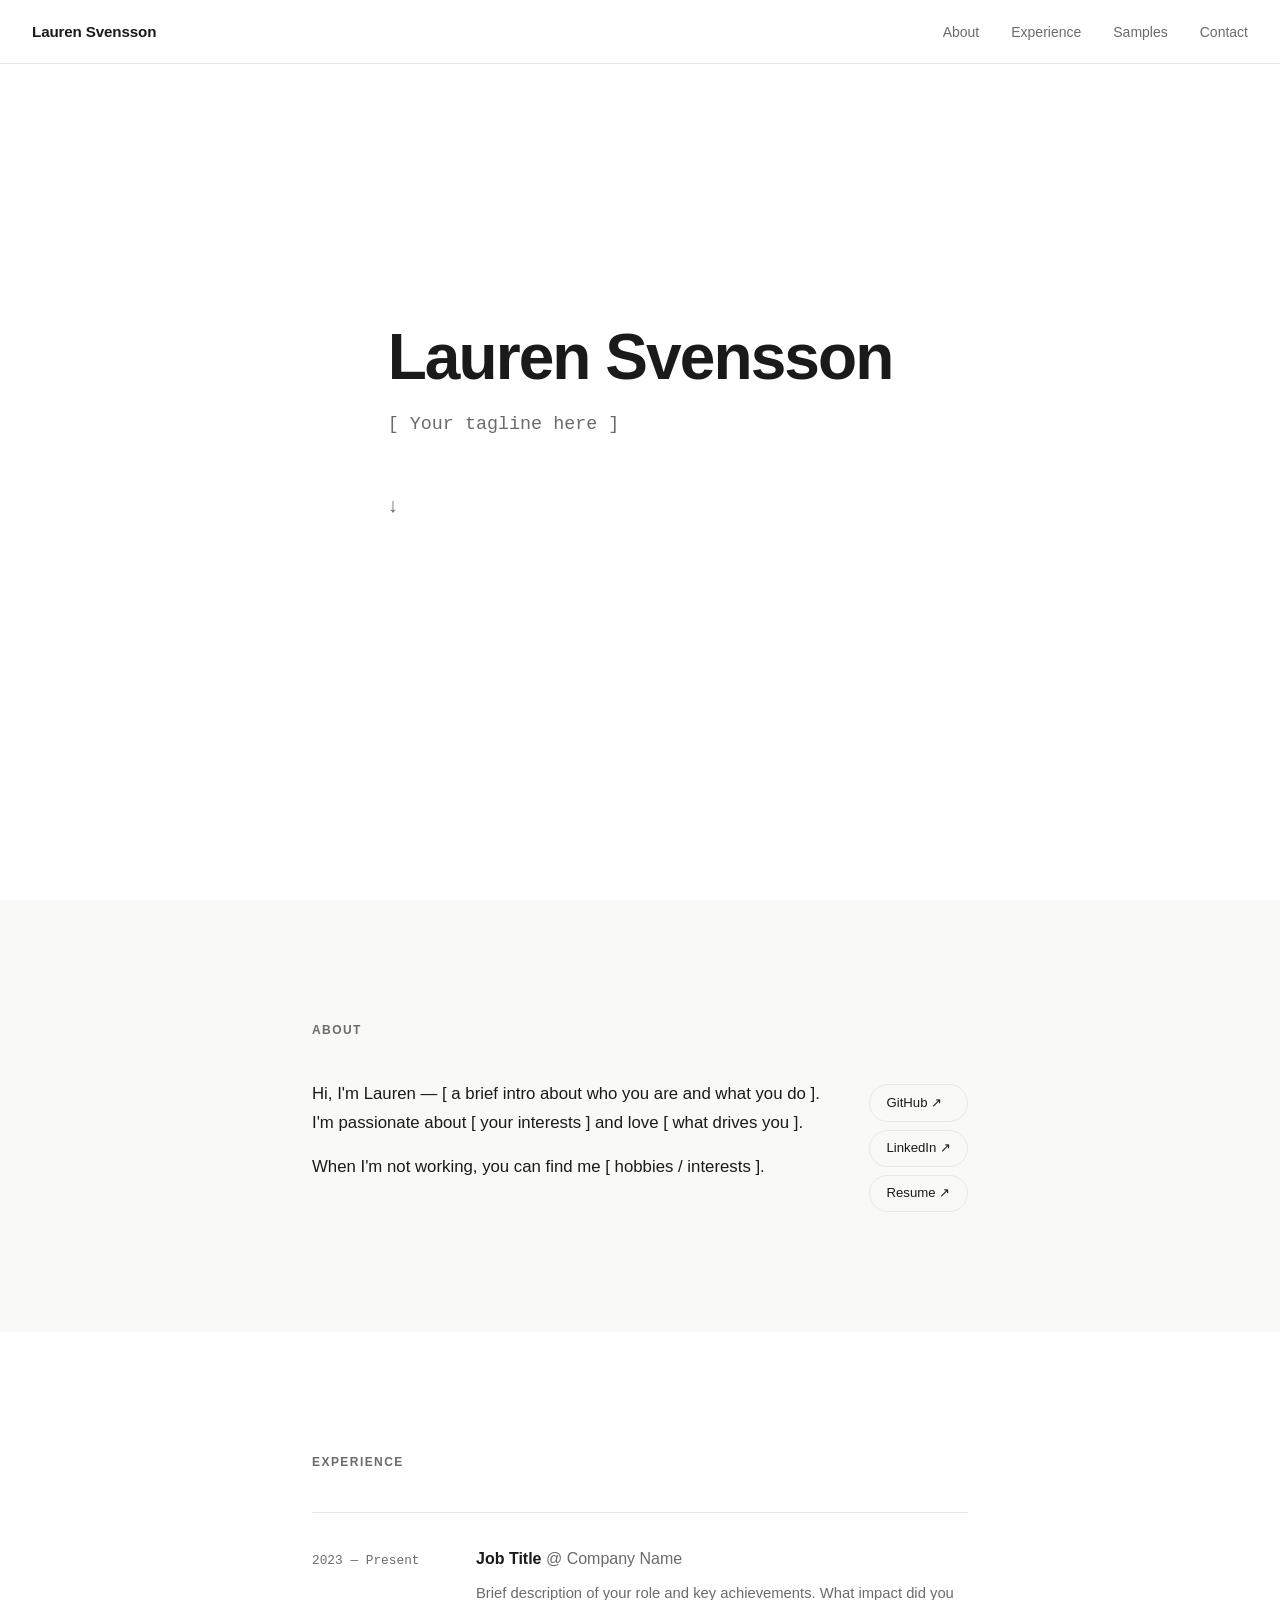
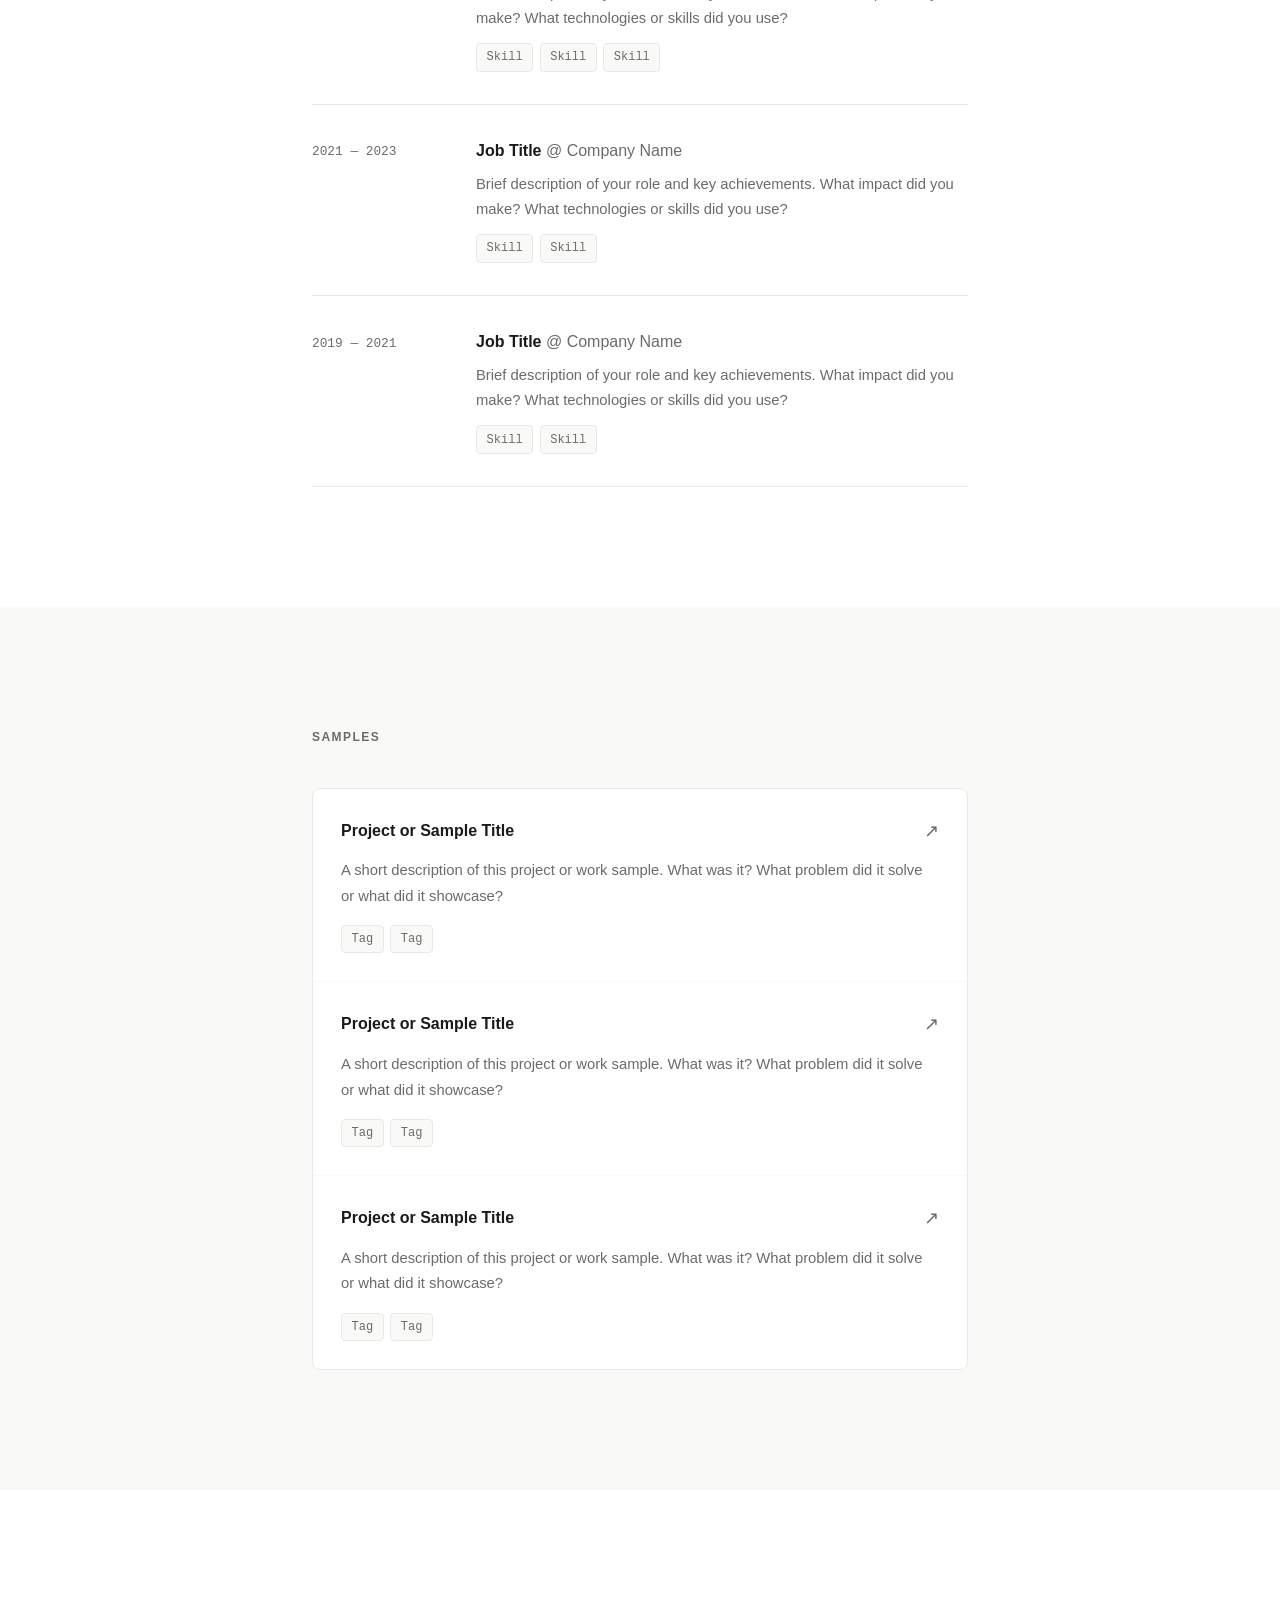
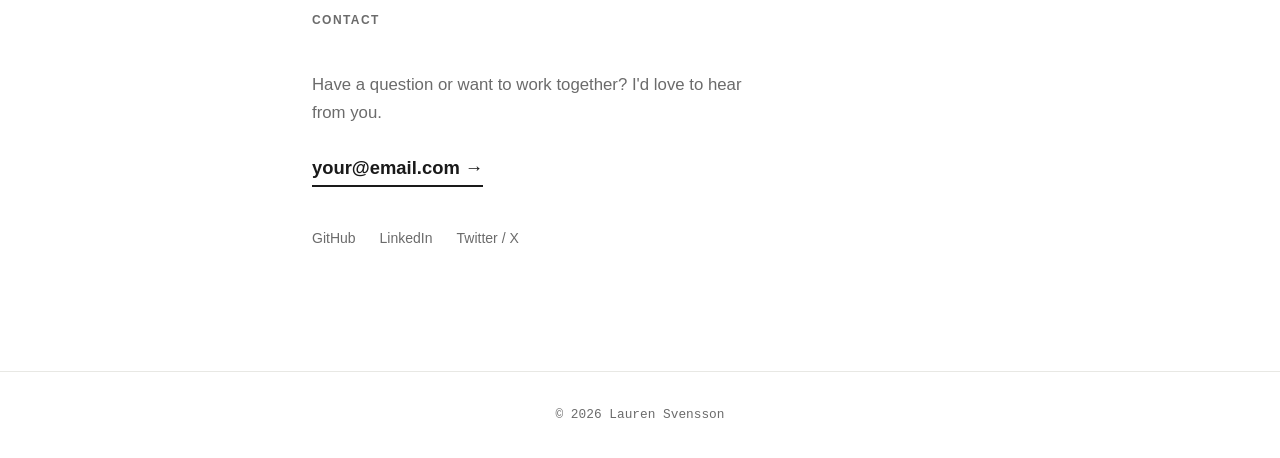
==== index.html @ 3bcd143c "Add personal website for Lauren Svensson Minimal, clean single-page site with About, Experience, Sam" ====
<!DOCTYPE html>
<html lang="en">
<head>
  <meta charset="UTF-8" />
  <meta name="viewport" content="width=device-width, initial-scale=1.0" />
  <title>Lauren Svensson</title>
  <link rel="stylesheet" href="styles.css" />
</head>
<body>

  <nav>
    <span class="nav-name">Lauren Svensson</span>
    <ul>
      <li><a href="#about">About</a></li>
      <li><a href="#experience">Experience</a></li>
      <li><a href="#samples">Samples</a></li>
      <li><a href="#contact">Contact</a></li>
    </ul>
  </nav>

  <main>

    <!-- Hero -->
    <section id="hero">
      <div class="hero-content">
        <h1>Lauren Svensson</h1>
        <p class="tagline">[ Your tagline here ]</p>
        <a href="#about" class="scroll-down" aria-label="Scroll down">↓</a>
      </div>
    </section>

    <!-- About -->
    <section id="about">
      <div class="container">
        <h2>About</h2>
        <div class="about-grid">
          <div class="about-text">
            <p>
              Hi, I'm Lauren — [ a brief intro about who you are and what you do ].
              I'm passionate about [ your interests ] and love [ what drives you ].
            </p>
            <p>
              When I'm not working, you can find me [ hobbies / interests ].
            </p>
          </div>
          <div class="about-links">
            <a href="#" class="pill-link">GitHub ↗</a>
            <a href="#" class="pill-link">LinkedIn ↗</a>
            <a href="#" class="pill-link">Resume ↗</a>
          </div>
        </div>
      </div>
    </section>

    <!-- Experience -->
    <section id="experience">
      <div class="container">
        <h2>Experience</h2>
        <div class="timeline">

          <div class="timeline-item">
            <div class="timeline-meta">
              <span class="timeline-date">2023 — Present</span>
            </div>
            <div class="timeline-body">
              <h3>Job Title <span class="company">@ Company Name</span></h3>
              <p>Brief description of your role and key achievements. What impact did you make? What technologies or skills did you use?</p>
              <div class="tags">
                <span class="tag">Skill</span>
                <span class="tag">Skill</span>
                <span class="tag">Skill</span>
              </div>
            </div>
          </div>

          <div class="timeline-item">
            <div class="timeline-meta">
              <span class="timeline-date">2021 — 2023</span>
            </div>
            <div class="timeline-body">
              <h3>Job Title <span class="company">@ Company Name</span></h3>
              <p>Brief description of your role and key achievements. What impact did you make? What technologies or skills did you use?</p>
              <div class="tags">
                <span class="tag">Skill</span>
                <span class="tag">Skill</span>
              </div>
            </div>
          </div>

          <div class="timeline-item">
            <div class="timeline-meta">
              <span class="timeline-date">2019 — 2021</span>
            </div>
            <div class="timeline-body">
              <h3>Job Title <span class="company">@ Company Name</span></h3>
              <p>Brief description of your role and key achievements. What impact did you make? What technologies or skills did you use?</p>
              <div class="tags">
                <span class="tag">Skill</span>
                <span class="tag">Skill</span>
              </div>
            </div>
          </div>

        </div>
      </div>
    </section>

    <!-- Samples -->
    <section id="samples">
      <div class="container">
        <h2>Samples</h2>
        <div class="samples-grid">

          <div class="sample-card">
            <div class="sample-header">
              <h3>Project or Sample Title</h3>
              <a href="#" class="sample-link">↗</a>
            </div>
            <p>A short description of this project or work sample. What was it? What problem did it solve or what did it showcase?</p>
            <div class="tags">
              <span class="tag">Tag</span>
              <span class="tag">Tag</span>
            </div>
          </div>

          <div class="sample-card">
            <div class="sample-header">
              <h3>Project or Sample Title</h3>
              <a href="#" class="sample-link">↗</a>
            </div>
            <p>A short description of this project or work sample. What was it? What problem did it solve or what did it showcase?</p>
            <div class="tags">
              <span class="tag">Tag</span>
              <span class="tag">Tag</span>
            </div>
          </div>

          <div class="sample-card">
            <div class="sample-header">
              <h3>Project or Sample Title</h3>
              <a href="#" class="sample-link">↗</a>
            </div>
            <p>A short description of this project or work sample. What was it? What problem did it solve or what did it showcase?</p>
            <div class="tags">
              <span class="tag">Tag</span>
              <span class="tag">Tag</span>
            </div>
          </div>

        </div>
      </div>
    </section>

    <!-- Contact -->
    <section id="contact">
      <div class="container">
        <h2>Contact</h2>
        <p class="contact-intro">Have a question or want to work together? I'd love to hear from you.</p>
        <a href="mailto:your@email.com" class="email-link">your@email.com →</a>
        <div class="social-links">
          <a href="#">GitHub</a>
          <a href="#">LinkedIn</a>
          <a href="#">Twitter / X</a>
        </div>
      </div>
    </section>

  </main>

  <footer>
    <p>© 2026 Lauren Svensson</p>
  </footer>

  <script src="script.js"></script>
</body>
</html>
---- styles.css ----
/* ===========================
   Base & Reset
=========================== */
*, *::before, *::after {
  box-sizing: border-box;
  margin: 0;
  padding: 0;
}

:root {
  --bg: #ffffff;
  --surface: #f9f9f7;
  --border: #e8e8e4;
  --text: #1a1a1a;
  --muted: #6b6b6b;
  --accent: #1a1a1a;
  --accent-hover: #444;
  --font-sans: 'Inter', -apple-system, BlinkMacSystemFont, 'Segoe UI', sans-serif;
  --font-mono: 'SF Mono', 'Fira Code', 'Fira Mono', monospace;
  --nav-height: 64px;
  --max-width: 720px;
  --section-gap: 120px;
}

html {
  scroll-behavior: smooth;
  scroll-padding-top: var(--nav-height);
}

body {
  font-family: var(--font-sans);
  background: var(--bg);
  color: var(--text);
  line-height: 1.7;
  font-size: 16px;
  -webkit-font-smoothing: antialiased;
}

a {
  color: inherit;
  text-decoration: none;
}

/* ===========================
   Nav
=========================== */
nav {
  position: fixed;
  top: 0;
  left: 0;
  right: 0;
  height: var(--nav-height);
  background: rgba(255, 255, 255, 0.9);
  backdrop-filter: blur(8px);
  border-bottom: 1px solid var(--border);
  display: flex;
  align-items: center;
  justify-content: space-between;
  padding: 0 2rem;
  z-index: 100;
}

.nav-name {
  font-size: 0.95rem;
  font-weight: 600;
  letter-spacing: -0.01em;
}

nav ul {
  list-style: none;
  display: flex;
  gap: 2rem;
}

nav ul a {
  font-size: 0.875rem;
  color: var(--muted);
  transition: color 0.15s;
}

nav ul a:hover,
nav ul a.active {
  color: var(--text);
}

/* ===========================
   Container
=========================== */
.container {
  max-width: var(--max-width);
  margin: 0 auto;
  padding: 0 2rem;
}

/* ===========================
   Section Headings
=========================== */
section {
  padding: var(--section-gap) 0;
}

section h2 {
  font-size: 0.75rem;
  font-weight: 600;
  letter-spacing: 0.12em;
  text-transform: uppercase;
  color: var(--muted);
  margin-bottom: 2.5rem;
}

/* ===========================
   Hero
=========================== */
#hero {
  min-height: 100vh;
  display: flex;
  align-items: center;
  padding-top: var(--nav-height);
}

.hero-content {
  max-width: var(--max-width);
  margin: 0 auto;
  padding: 0 2rem;
}

.hero-content h1 {
  font-size: clamp(2.5rem, 6vw, 4rem);
  font-weight: 700;
  letter-spacing: -0.03em;
  line-height: 1.1;
  margin-bottom: 1rem;
}

.tagline {
  font-size: 1.15rem;
  color: var(--muted);
  font-family: var(--font-mono);
  margin-bottom: 3rem;
}

.scroll-down {
  display: inline-block;
  font-size: 1.25rem;
  color: var(--muted);
  transition: transform 0.2s, color 0.2s;
  animation: bounce 2s infinite;
}

.scroll-down:hover {
  color: var(--text);
}

@keyframes bounce {
  0%, 100% { transform: translateY(0); }
  50% { transform: translateY(6px); }
}

/* ===========================
   About
=========================== */
#about {
  background: var(--surface);
}

.about-grid {
  display: grid;
  grid-template-columns: 1fr auto;
  gap: 3rem;
  align-items: start;
}

.about-text p {
  color: var(--text);
  margin-bottom: 1rem;
  font-size: 1.05rem;
}

.about-text p:last-child {
  margin-bottom: 0;
}

.about-links {
  display: flex;
  flex-direction: column;
  gap: 0.5rem;
  padding-top: 0.25rem;
}

.pill-link {
  display: inline-block;
  padding: 0.4rem 1rem;
  border: 1px solid var(--border);
  border-radius: 999px;
  font-size: 0.825rem;
  font-weight: 500;
  white-space: nowrap;
  transition: background 0.15s, border-color 0.15s;
}

.pill-link:hover {
  background: var(--text);
  color: var(--bg);
  border-color: var(--text);
}

/* ===========================
   Experience / Timeline
=========================== */
.timeline {
  display: flex;
  flex-direction: column;
  gap: 0;
}

.timeline-item {
  display: grid;
  grid-template-columns: 140px 1fr;
  gap: 1.5rem;
  padding: 2rem 0;
  border-top: 1px solid var(--border);
}

.timeline-item:last-child {
  border-bottom: 1px solid var(--border);
}

.timeline-date {
  font-size: 0.8rem;
  font-family: var(--font-mono);
  color: var(--muted);
  padding-top: 0.2rem;
}

.timeline-body h3 {
  font-size: 1rem;
  font-weight: 600;
  margin-bottom: 0.5rem;
}

.company {
  font-weight: 400;
  color: var(--muted);
}

.timeline-body p {
  color: var(--muted);
  font-size: 0.925rem;
  margin-bottom: 0.75rem;
}

/* ===========================
   Tags
=========================== */
.tags {
  display: flex;
  flex-wrap: wrap;
  gap: 0.4rem;
}

.tag {
  font-size: 0.75rem;
  font-family: var(--font-mono);
  padding: 0.2rem 0.6rem;
  background: var(--surface);
  border: 1px solid var(--border);
  border-radius: 4px;
  color: var(--muted);
}

/* ===========================
   Samples
=========================== */
#samples {
  background: var(--surface);
}

.samples-grid {
  display: grid;
  grid-template-columns: 1fr;
  gap: 1px;
  border: 1px solid var(--border);
  border-radius: 8px;
  overflow: hidden;
}

.sample-card {
  background: var(--bg);
  padding: 1.75rem;
  transition: background 0.15s;
}

.sample-card:hover {
  background: var(--surface);
}

.sample-header {
  display: flex;
  justify-content: space-between;
  align-items: flex-start;
  margin-bottom: 0.75rem;
}

.sample-header h3 {
  font-size: 1rem;
  font-weight: 600;
}

.sample-link {
  font-size: 1.1rem;
  color: var(--muted);
  transition: color 0.15s, transform 0.15s;
  display: inline-block;
}

.sample-link:hover {
  color: var(--text);
  transform: translate(2px, -2px);
}

.sample-card p {
  color: var(--muted);
  font-size: 0.925rem;
  margin-bottom: 1rem;
}

/* ===========================
   Contact
=========================== */
.contact-intro {
  color: var(--muted);
  font-size: 1.05rem;
  margin-bottom: 1.5rem;
  max-width: 460px;
}

.email-link {
  display: inline-block;
  font-size: 1.15rem;
  font-weight: 600;
  border-bottom: 2px solid var(--text);
  padding-bottom: 2px;
  margin-bottom: 2.5rem;
  transition: color 0.15s, border-color 0.15s;
}

.email-link:hover {
  color: var(--accent-hover);
  border-color: var(--accent-hover);
}

.social-links {
  display: flex;
  gap: 1.5rem;
}

.social-links a {
  font-size: 0.875rem;
  color: var(--muted);
  transition: color 0.15s;
}

.social-links a:hover {
  color: var(--text);
}

/* ===========================
   Footer
=========================== */
footer {
  border-top: 1px solid var(--border);
  padding: 2rem;
  text-align: center;
  font-size: 0.8rem;
  color: var(--muted);
  font-family: var(--font-mono);
}

/* ===========================
   Responsive
=========================== */
@media (max-width: 640px) {
  nav ul {
    gap: 1.25rem;
  }

  .about-grid {
    grid-template-columns: 1fr;
    gap: 1.5rem;
  }

  .about-links {
    flex-direction: row;
    flex-wrap: wrap;
  }

  .timeline-item {
    grid-template-columns: 1fr;
    gap: 0.25rem;
  }

  .timeline-date {
    padding-top: 0;
  }
}
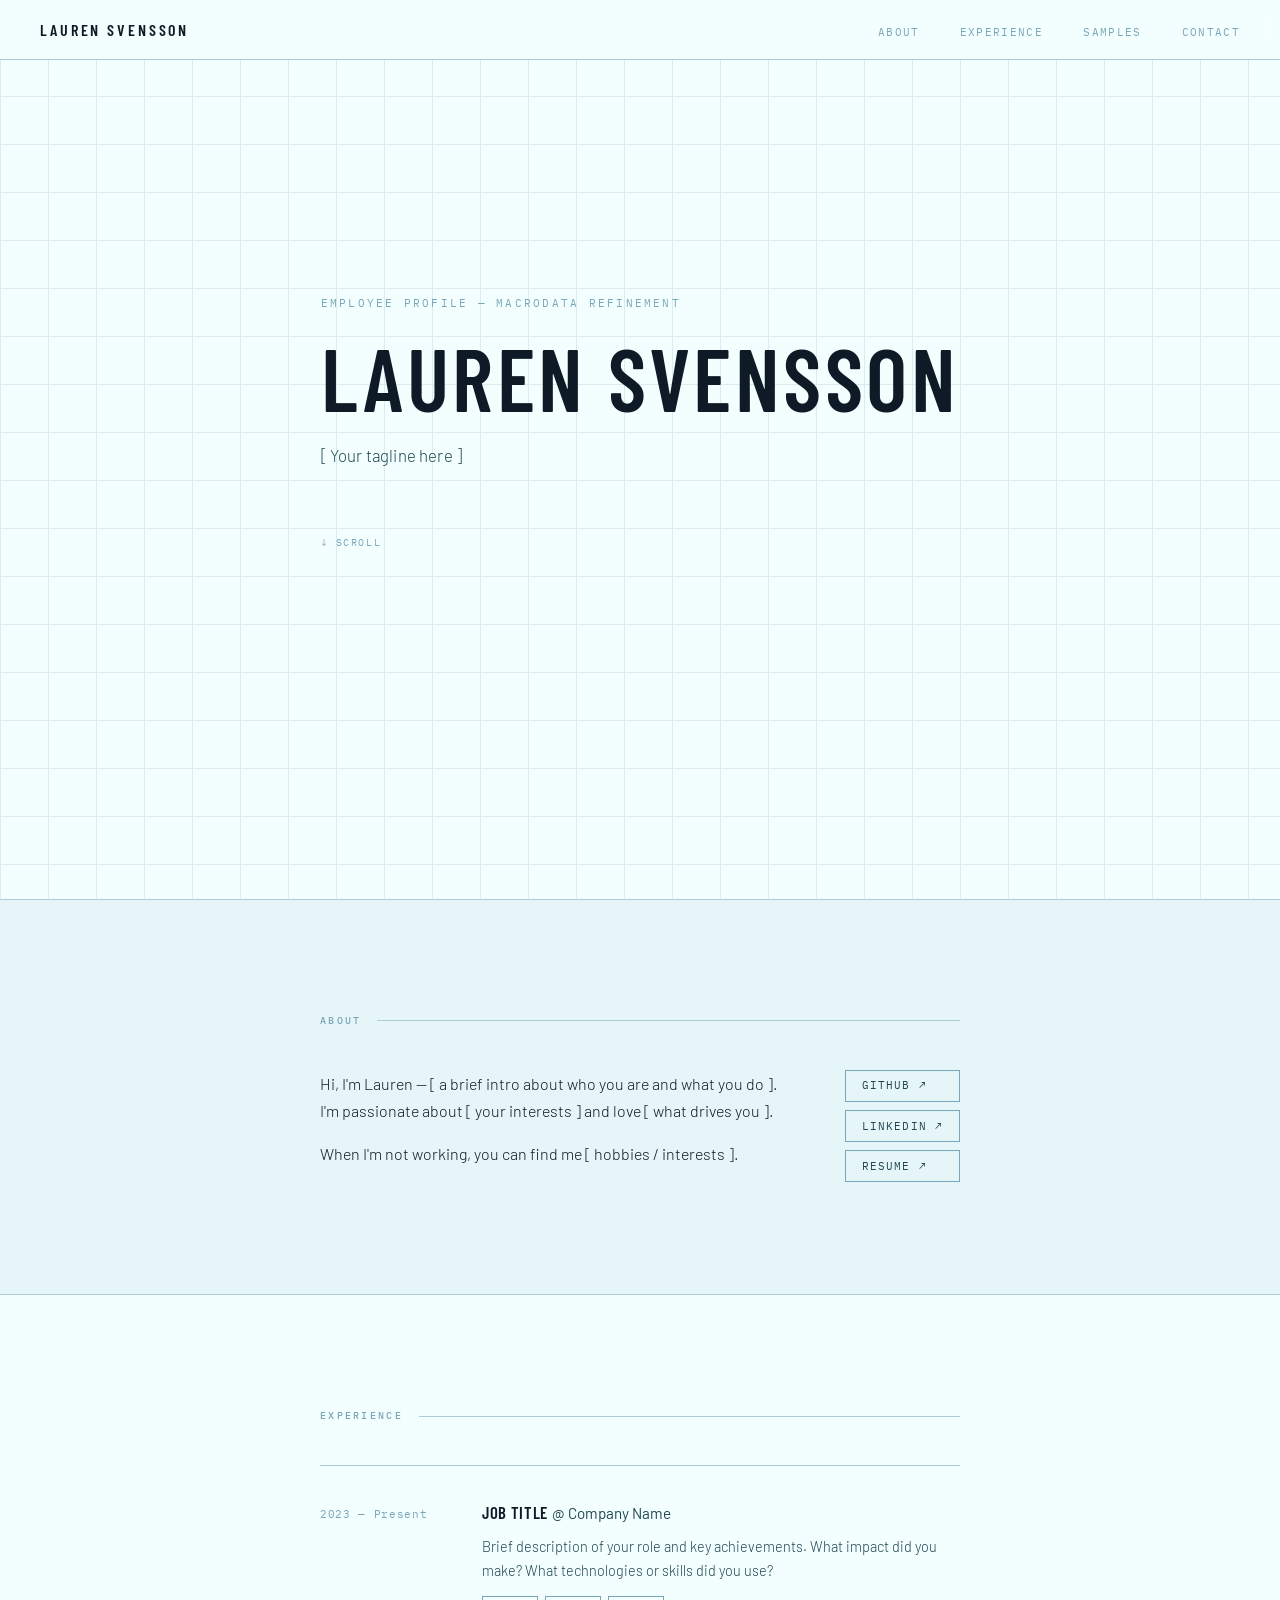
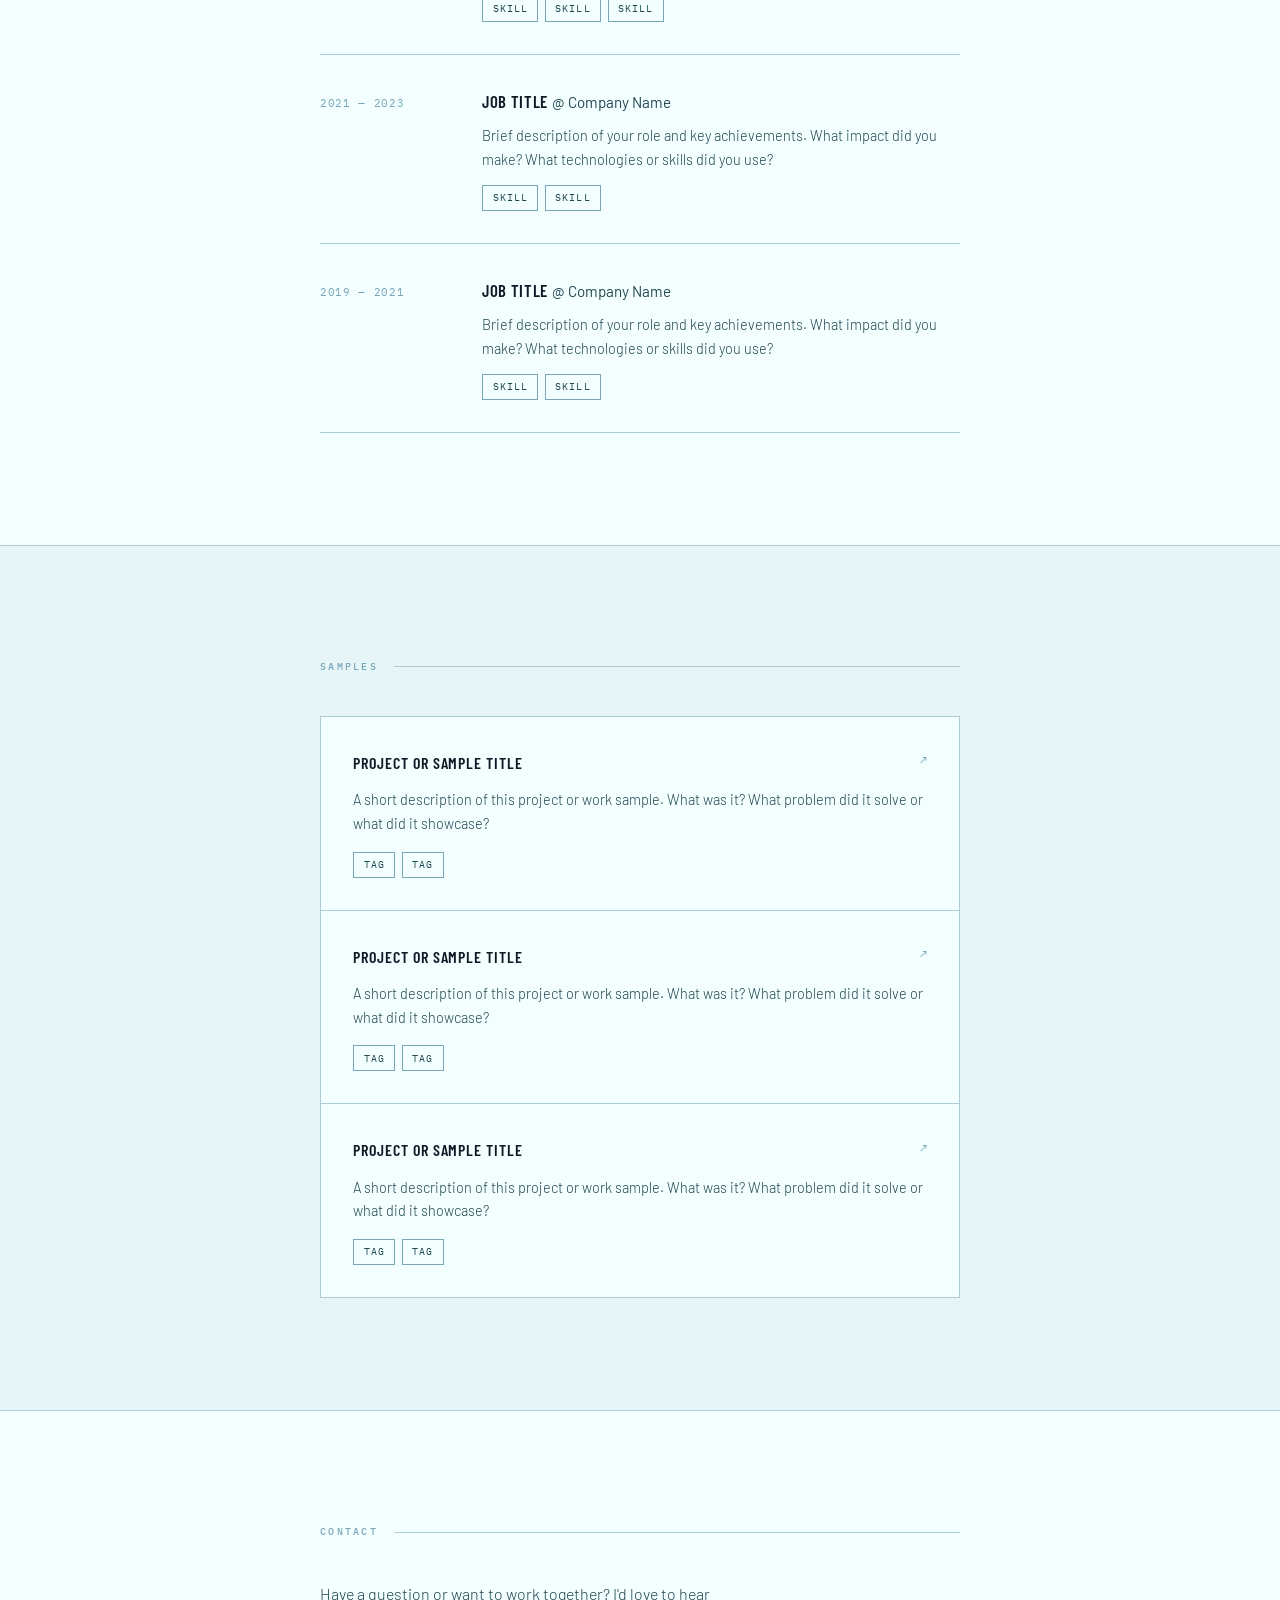
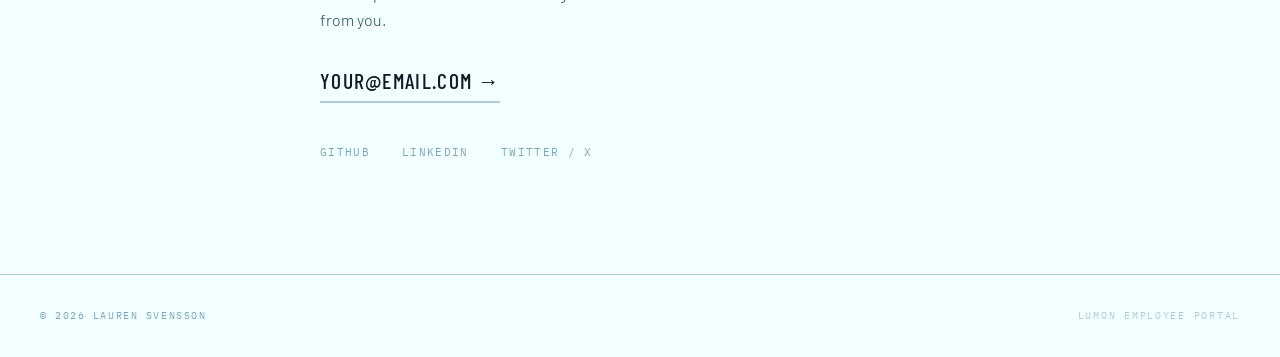
==== commit ac3f8bb1: "Apply Severance/Lumon visual design system - Fonts: Barlow Condensed (headings/labels) + IBM Plex Mo" ====
--- a/index.html
+++ b/index.html
@@ -4,6 +4,9 @@
   <meta charset="UTF-8" />
   <meta name="viewport" content="width=device-width, initial-scale=1.0" />
   <title>Lauren Svensson</title>
+  <link rel="preconnect" href="https://fonts.googleapis.com" />
+  <link rel="preconnect" href="https://fonts.gstatic.com" crossorigin />
+  <link href="https://fonts.googleapis.com/css2?family=Barlow:wght@300;400;500;600&family=Barlow+Condensed:wght@400;500;600&family=IBM+Plex+Mono:wght@400;500&display=swap" rel="stylesheet" />
   <link rel="stylesheet" href="styles.css" />
 </head>
 <body>
@@ -23,9 +26,10 @@
     <!-- Hero -->
     <section id="hero">
       <div class="hero-content">
+        <p class="hero-eyebrow">Employee Profile — Macrodata Refinement</p>
         <h1>Lauren Svensson</h1>
         <p class="tagline">[ Your tagline here ]</p>
-        <a href="#about" class="scroll-down" aria-label="Scroll down">↓</a>
+        <a href="#about" class="scroll-down" aria-label="Scroll down">↓ Scroll</a>
       </div>
     </section>
 
--- a/styles.css
+++ b/styles.css
@@ -1,6 +1,13 @@
 /* ===========================
-   Base & Reset
-=========================== */
+   Severance / Lumon palette
+   Archive   #0E1A26  (deep navy)
+   Sector    #20464F  (dark teal)
+   System    #79A6B9  (muted blue)
+   Protocol  #AFCBD6  (light blue)
+   Membrane  #BEB780  (warm khaki)
+   Clarity   #F3FFFF  (sterile white)
+=========================== */
+
 *, *::before, *::after {
   box-sizing: border-box;
   margin: 0;
@@ -8,18 +15,24 @@
 }
 
 :root {
-  --bg: #ffffff;
-  --surface: #f9f9f7;
-  --border: #e8e8e4;
-  --text: #1a1a1a;
-  --muted: #6b6b6b;
-  --accent: #1a1a1a;
-  --accent-hover: #444;
-  --font-sans: 'Inter', -apple-system, BlinkMacSystemFont, 'Segoe UI', sans-serif;
-  --font-mono: 'SF Mono', 'Fira Code', 'Fira Mono', monospace;
-  --nav-height: 64px;
-  --max-width: 720px;
-  --section-gap: 120px;
+  --bg:           #F3FFFF;
+  --surface:      #E6F5F8;
+  --border:       #AFCBD6;
+  --border-dark:  #79A6B9;
+  --text:         #0E1A26;
+  --muted:        #20464F;
+  --subtle:       #79A6B9;
+  --accent:       #20464F;
+  --accent-light: #AFCBD6;
+  --membrane:     #BEB780;
+
+  --font-sans:  'Barlow', -apple-system, sans-serif;
+  --font-cond:  'Barlow Condensed', 'Barlow', sans-serif;
+  --font-mono:  'IBM Plex Mono', 'SF Mono', monospace;
+
+  --nav-height: 60px;
+  --max-width:  720px;
+  --section-gap: 112px;
 }
 
 html {
@@ -50,31 +63,37 @@
   left: 0;
   right: 0;
   height: var(--nav-height);
-  background: rgba(255, 255, 255, 0.9);
+  background: rgba(243, 255, 255, 0.92);
   backdrop-filter: blur(8px);
   border-bottom: 1px solid var(--border);
   display: flex;
   align-items: center;
   justify-content: space-between;
-  padding: 0 2rem;
+  padding: 0 2.5rem;
   z-index: 100;
 }
 
 .nav-name {
-  font-size: 0.95rem;
+  font-family: var(--font-cond);
+  font-size: 1rem;
   font-weight: 600;
-  letter-spacing: -0.01em;
+  letter-spacing: 0.18em;
+  text-transform: uppercase;
+  color: var(--text);
 }
 
 nav ul {
   list-style: none;
   display: flex;
-  gap: 2rem;
+  gap: 2.5rem;
 }
 
 nav ul a {
-  font-size: 0.875rem;
-  color: var(--muted);
+  font-family: var(--font-mono);
+  font-size: 0.7rem;
+  letter-spacing: 0.12em;
+  text-transform: uppercase;
+  color: var(--subtle);
   transition: color 0.15s;
 }
 
@@ -89,7 +108,7 @@
 .container {
   max-width: var(--max-width);
   margin: 0 auto;
-  padding: 0 2rem;
+  padding: 0 2.5rem;
 }
 
 /* ===========================
@@ -100,12 +119,23 @@
 }
 
 section h2 {
-  font-size: 0.75rem;
-  font-weight: 600;
-  letter-spacing: 0.12em;
-  text-transform: uppercase;
-  color: var(--muted);
+  font-family: var(--font-mono);
+  font-size: 0.65rem;
+  font-weight: 500;
+  letter-spacing: 0.22em;
+  text-transform: uppercase;
+  color: var(--subtle);
   margin-bottom: 2.5rem;
+  display: flex;
+  align-items: center;
+  gap: 1rem;
+}
+
+section h2::after {
+  content: '';
+  flex: 1;
+  height: 1px;
+  background: var(--border);
 }
 
 /* ===========================
@@ -116,44 +146,78 @@
   display: flex;
   align-items: center;
   padding-top: var(--nav-height);
+  border-bottom: 1px solid var(--border);
+  position: relative;
+  overflow: hidden;
+}
+
+/* Lumon-style grid overlay */
+#hero::before {
+  content: '';
+  position: absolute;
+  inset: 0;
+  background-image:
+    linear-gradient(var(--border) 1px, transparent 1px),
+    linear-gradient(90deg, var(--border) 1px, transparent 1px);
+  background-size: 48px 48px;
+  opacity: 0.35;
+  pointer-events: none;
 }
 
 .hero-content {
   max-width: var(--max-width);
   margin: 0 auto;
-  padding: 0 2rem;
+  padding: 0 2.5rem;
+  position: relative;
+}
+
+.hero-eyebrow {
+  font-family: var(--font-mono);
+  font-size: 0.7rem;
+  letter-spacing: 0.2em;
+  text-transform: uppercase;
+  color: var(--subtle);
+  margin-bottom: 1.25rem;
 }
 
 .hero-content h1 {
-  font-size: clamp(2.5rem, 6vw, 4rem);
-  font-weight: 700;
-  letter-spacing: -0.03em;
-  line-height: 1.1;
-  margin-bottom: 1rem;
+  font-family: var(--font-cond);
+  font-size: clamp(3rem, 8vw, 5.5rem);
+  font-weight: 600;
+  letter-spacing: 0.04em;
+  text-transform: uppercase;
+  line-height: 1;
+  color: var(--text);
+  margin-bottom: 1.25rem;
 }
 
 .tagline {
-  font-size: 1.15rem;
-  color: var(--muted);
-  font-family: var(--font-mono);
-  margin-bottom: 3rem;
+  font-family: var(--font-sans);
+  font-size: 1.05rem;
+  font-weight: 300;
+  color: var(--muted);
+  margin-bottom: 3.5rem;
+  letter-spacing: 0.01em;
 }
 
 .scroll-down {
-  display: inline-block;
-  font-size: 1.25rem;
-  color: var(--muted);
-  transition: transform 0.2s, color 0.2s;
-  animation: bounce 2s infinite;
-}
-
-.scroll-down:hover {
-  color: var(--text);
-}
+  display: inline-flex;
+  align-items: center;
+  gap: 0.5rem;
+  font-family: var(--font-mono);
+  font-size: 0.65rem;
+  letter-spacing: 0.15em;
+  text-transform: uppercase;
+  color: var(--subtle);
+  transition: color 0.15s;
+  animation: bounce 2.5s ease-in-out infinite;
+}
+
+.scroll-down:hover { color: var(--text); }
 
 @keyframes bounce {
   0%, 100% { transform: translateY(0); }
-  50% { transform: translateY(6px); }
+  50%       { transform: translateY(7px); }
 }
 
 /* ===========================
@@ -161,6 +225,7 @@
 =========================== */
 #about {
   background: var(--surface);
+  border-bottom: 1px solid var(--border);
 }
 
 .about-grid {
@@ -171,52 +236,55 @@
 }
 
 .about-text p {
+  font-size: 1rem;
+  font-weight: 300;
   color: var(--text);
   margin-bottom: 1rem;
-  font-size: 1.05rem;
-}
-
-.about-text p:last-child {
-  margin-bottom: 0;
-}
+}
+
+.about-text p:last-child { margin-bottom: 0; }
 
 .about-links {
   display: flex;
   flex-direction: column;
   gap: 0.5rem;
-  padding-top: 0.25rem;
 }
 
 .pill-link {
   display: inline-block;
-  padding: 0.4rem 1rem;
-  border: 1px solid var(--border);
-  border-radius: 999px;
-  font-size: 0.825rem;
-  font-weight: 500;
+  padding: 0.35rem 1rem;
+  border: 1px solid var(--border-dark);
+  font-family: var(--font-mono);
+  font-size: 0.7rem;
+  letter-spacing: 0.1em;
+  text-transform: uppercase;
+  color: var(--muted);
+  transition: background 0.15s, color 0.15s, border-color 0.15s;
   white-space: nowrap;
-  transition: background 0.15s, border-color 0.15s;
 }
 
 .pill-link:hover {
-  background: var(--text);
+  background: var(--accent);
   color: var(--bg);
-  border-color: var(--text);
+  border-color: var(--accent);
 }
 
 /* ===========================
    Experience / Timeline
 =========================== */
+#experience {
+  border-bottom: 1px solid var(--border);
+}
+
 .timeline {
   display: flex;
   flex-direction: column;
-  gap: 0;
 }
 
 .timeline-item {
   display: grid;
-  grid-template-columns: 140px 1fr;
-  gap: 1.5rem;
+  grid-template-columns: 130px 1fr;
+  gap: 2rem;
   padding: 2rem 0;
   border-top: 1px solid var(--border);
 }
@@ -226,27 +294,37 @@
 }
 
 .timeline-date {
-  font-size: 0.8rem;
-  font-family: var(--font-mono);
-  color: var(--muted);
+  font-family: var(--font-mono);
+  font-size: 0.7rem;
+  letter-spacing: 0.06em;
+  color: var(--subtle);
   padding-top: 0.2rem;
 }
 
 .timeline-body h3 {
-  font-size: 1rem;
+  font-family: var(--font-cond);
+  font-size: 1.05rem;
   font-weight: 600;
+  letter-spacing: 0.04em;
+  text-transform: uppercase;
   margin-bottom: 0.5rem;
 }
 
 .company {
   font-weight: 400;
   color: var(--muted);
+  text-transform: none;
+  letter-spacing: 0;
+  font-family: var(--font-sans);
+  font-size: 0.95rem;
 }
 
 .timeline-body p {
-  color: var(--muted);
-  font-size: 0.925rem;
-  margin-bottom: 0.75rem;
+  font-size: 0.9rem;
+  font-weight: 300;
+  color: var(--muted);
+  margin-bottom: 0.85rem;
+  line-height: 1.65;
 }
 
 /* ===========================
@@ -259,12 +337,13 @@
 }
 
 .tag {
-  font-size: 0.75rem;
-  font-family: var(--font-mono);
+  font-family: var(--font-mono);
+  font-size: 0.65rem;
+  letter-spacing: 0.1em;
+  text-transform: uppercase;
   padding: 0.2rem 0.6rem;
-  background: var(--surface);
-  border: 1px solid var(--border);
-  border-radius: 4px;
+  background: transparent;
+  border: 1px solid var(--border-dark);
   color: var(--muted);
 }
 
@@ -273,26 +352,26 @@
 =========================== */
 #samples {
   background: var(--surface);
+  border-bottom: 1px solid var(--border);
 }
 
 .samples-grid {
   display: grid;
   grid-template-columns: 1fr;
-  gap: 1px;
   border: 1px solid var(--border);
-  border-radius: 8px;
   overflow: hidden;
 }
 
 .sample-card {
   background: var(--bg);
-  padding: 1.75rem;
+  padding: 2rem;
+  border-bottom: 1px solid var(--border);
   transition: background 0.15s;
 }
 
-.sample-card:hover {
-  background: var(--surface);
-}
+.sample-card:last-child { border-bottom: none; }
+
+.sample-card:hover { background: var(--surface); }
 
 .sample-header {
   display: flex;
@@ -302,87 +381,120 @@
 }
 
 .sample-header h3 {
+  font-family: var(--font-cond);
   font-size: 1rem;
   font-weight: 600;
+  letter-spacing: 0.06em;
+  text-transform: uppercase;
 }
 
 .sample-link {
-  font-size: 1.1rem;
-  color: var(--muted);
+  font-family: var(--font-mono);
+  font-size: 0.75rem;
+  color: var(--subtle);
   transition: color 0.15s, transform 0.15s;
   display: inline-block;
+  padding-top: 0.1rem;
 }
 
 .sample-link:hover {
-  color: var(--text);
+  color: var(--accent);
   transform: translate(2px, -2px);
 }
 
 .sample-card p {
-  color: var(--muted);
-  font-size: 0.925rem;
+  font-size: 0.9rem;
+  font-weight: 300;
+  color: var(--muted);
   margin-bottom: 1rem;
+  line-height: 1.65;
 }
 
 /* ===========================
    Contact
 =========================== */
 .contact-intro {
-  color: var(--muted);
-  font-size: 1.05rem;
-  margin-bottom: 1.5rem;
-  max-width: 460px;
+  font-size: 1rem;
+  font-weight: 300;
+  color: var(--muted);
+  margin-bottom: 1.75rem;
+  max-width: 420px;
+  line-height: 1.65;
 }
 
 .email-link {
   display: inline-block;
-  font-size: 1.15rem;
-  font-weight: 600;
-  border-bottom: 2px solid var(--text);
-  padding-bottom: 2px;
+  font-family: var(--font-cond);
+  font-size: 1.35rem;
+  font-weight: 500;
+  letter-spacing: 0.06em;
+  text-transform: uppercase;
+  color: var(--text);
+  border-bottom: 2px solid var(--accent-light);
+  padding-bottom: 3px;
   margin-bottom: 2.5rem;
-  transition: color 0.15s, border-color 0.15s;
+  transition: border-color 0.15s, color 0.15s;
 }
 
 .email-link:hover {
-  color: var(--accent-hover);
-  border-color: var(--accent-hover);
+  color: var(--accent);
+  border-color: var(--accent);
 }
 
 .social-links {
   display: flex;
-  gap: 1.5rem;
+  gap: 2rem;
 }
 
 .social-links a {
-  font-size: 0.875rem;
-  color: var(--muted);
+  font-family: var(--font-mono);
+  font-size: 0.7rem;
+  letter-spacing: 0.12em;
+  text-transform: uppercase;
+  color: var(--subtle);
   transition: color 0.15s;
 }
 
-.social-links a:hover {
-  color: var(--text);
-}
+.social-links a:hover { color: var(--text); }
 
 /* ===========================
    Footer
 =========================== */
 footer {
   border-top: 1px solid var(--border);
-  padding: 2rem;
-  text-align: center;
-  font-size: 0.8rem;
-  color: var(--muted);
-  font-family: var(--font-mono);
+  padding: 2rem 2.5rem;
+  display: flex;
+  justify-content: space-between;
+  align-items: center;
+}
+
+footer p {
+  font-family: var(--font-mono);
+  font-size: 0.65rem;
+  letter-spacing: 0.15em;
+  text-transform: uppercase;
+  color: var(--subtle);
+}
+
+footer::after {
+  content: 'LUMON EMPLOYEE PORTAL';
+  font-family: var(--font-mono);
+  font-size: 0.6rem;
+  letter-spacing: 0.18em;
+  color: var(--border);
 }
 
 /* ===========================
    Responsive
 =========================== */
 @media (max-width: 640px) {
-  nav ul {
-    gap: 1.25rem;
-  }
+  nav { padding: 0 1.25rem; }
+  nav ul { gap: 1.5rem; }
+
+  .hero-content,
+  .container { padding: 0 1.25rem; }
+
+  .hero-content h1 { letter-spacing: 0.02em; }
 
   .about-grid {
     grid-template-columns: 1fr;
@@ -396,10 +508,8 @@
 
   .timeline-item {
     grid-template-columns: 1fr;
-    gap: 0.25rem;
+    gap: 0.35rem;
   }
 
-  .timeline-date {
-    padding-top: 0;
-  }
-}
+  footer { flex-direction: column; gap: 0.5rem; }
+}
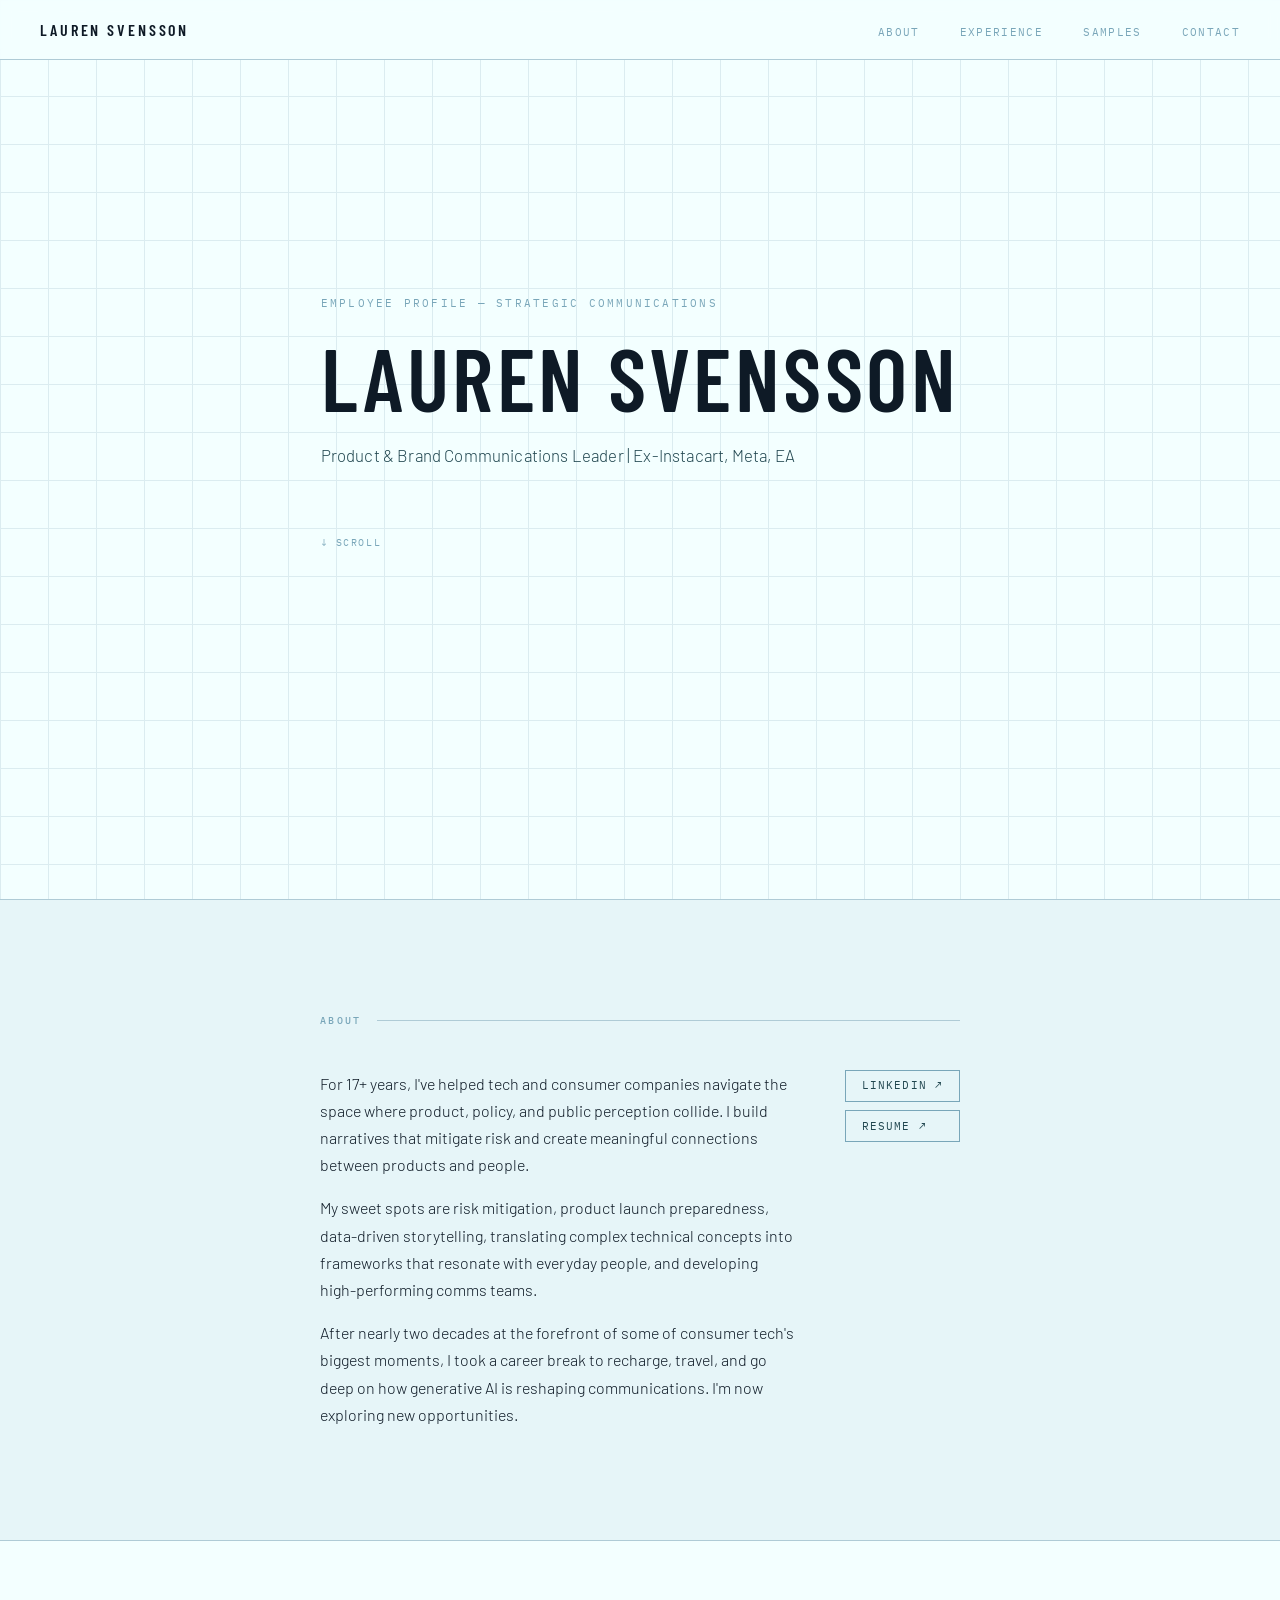
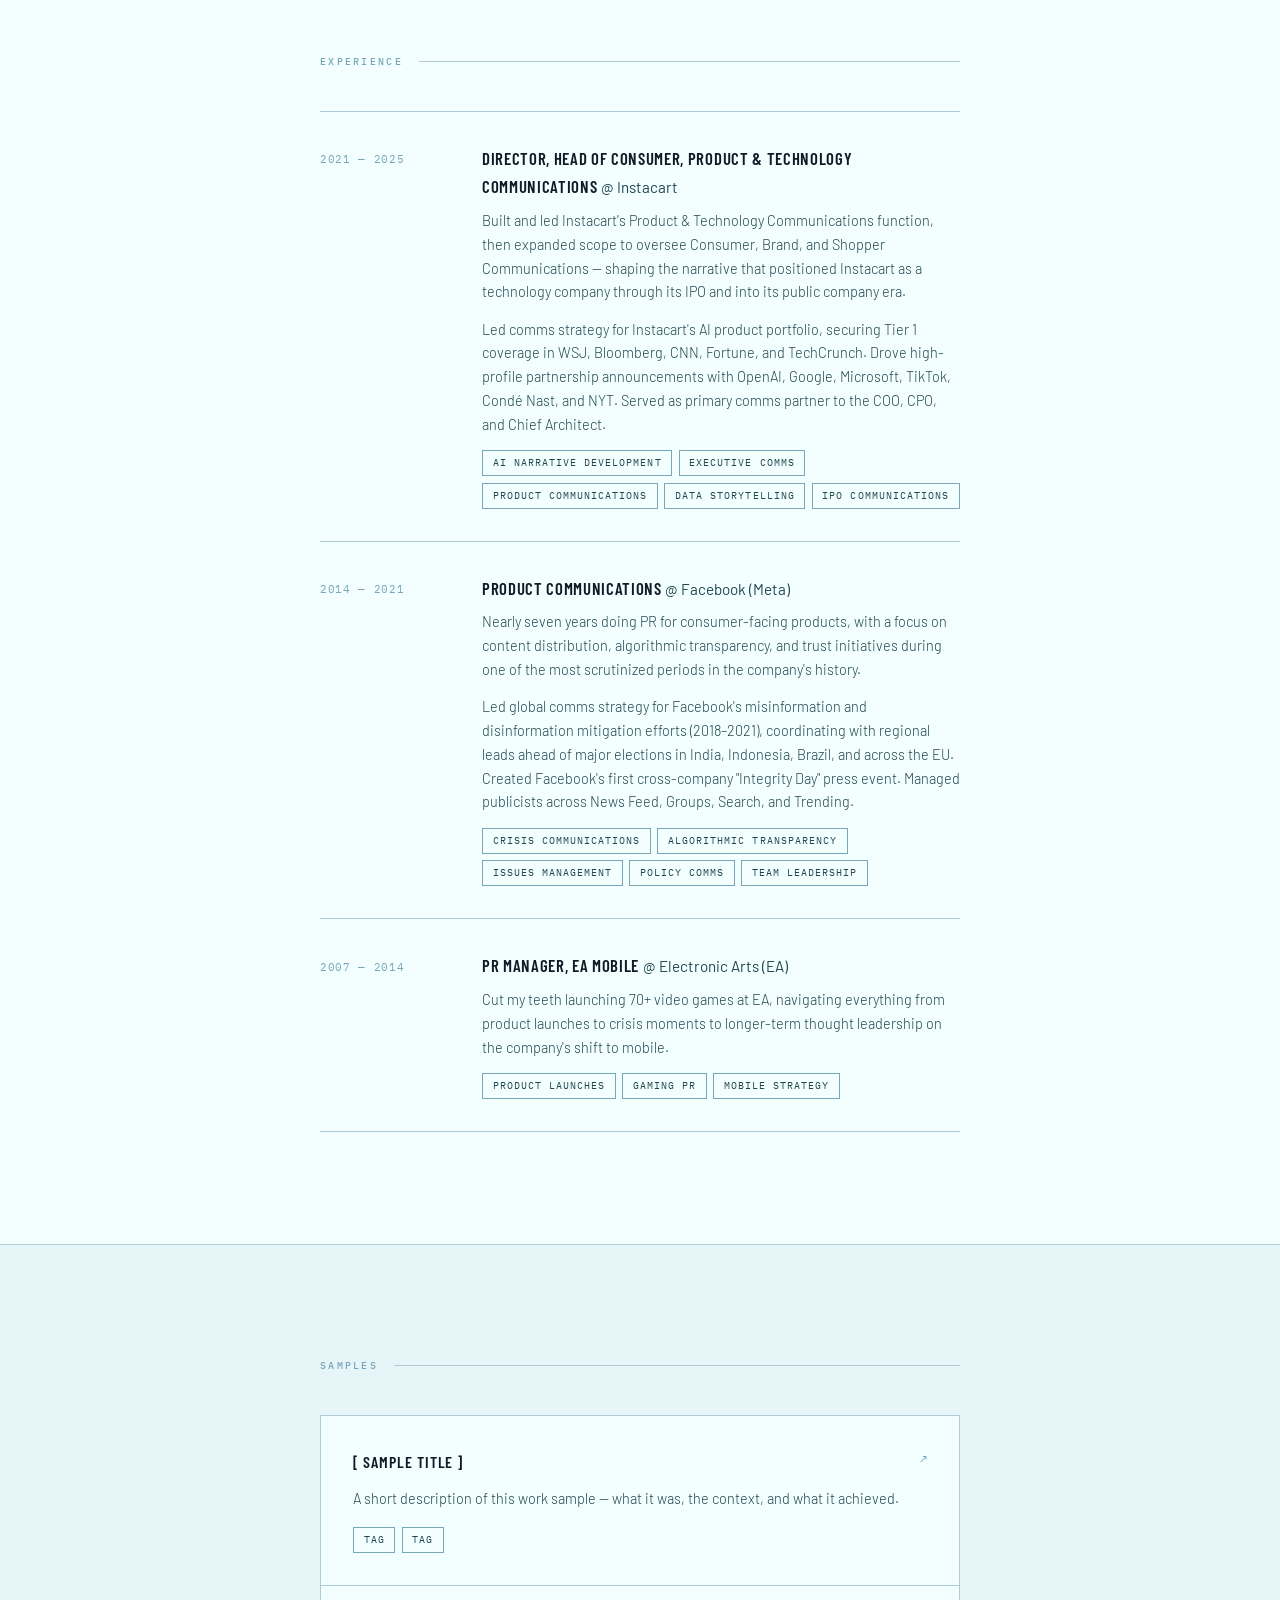
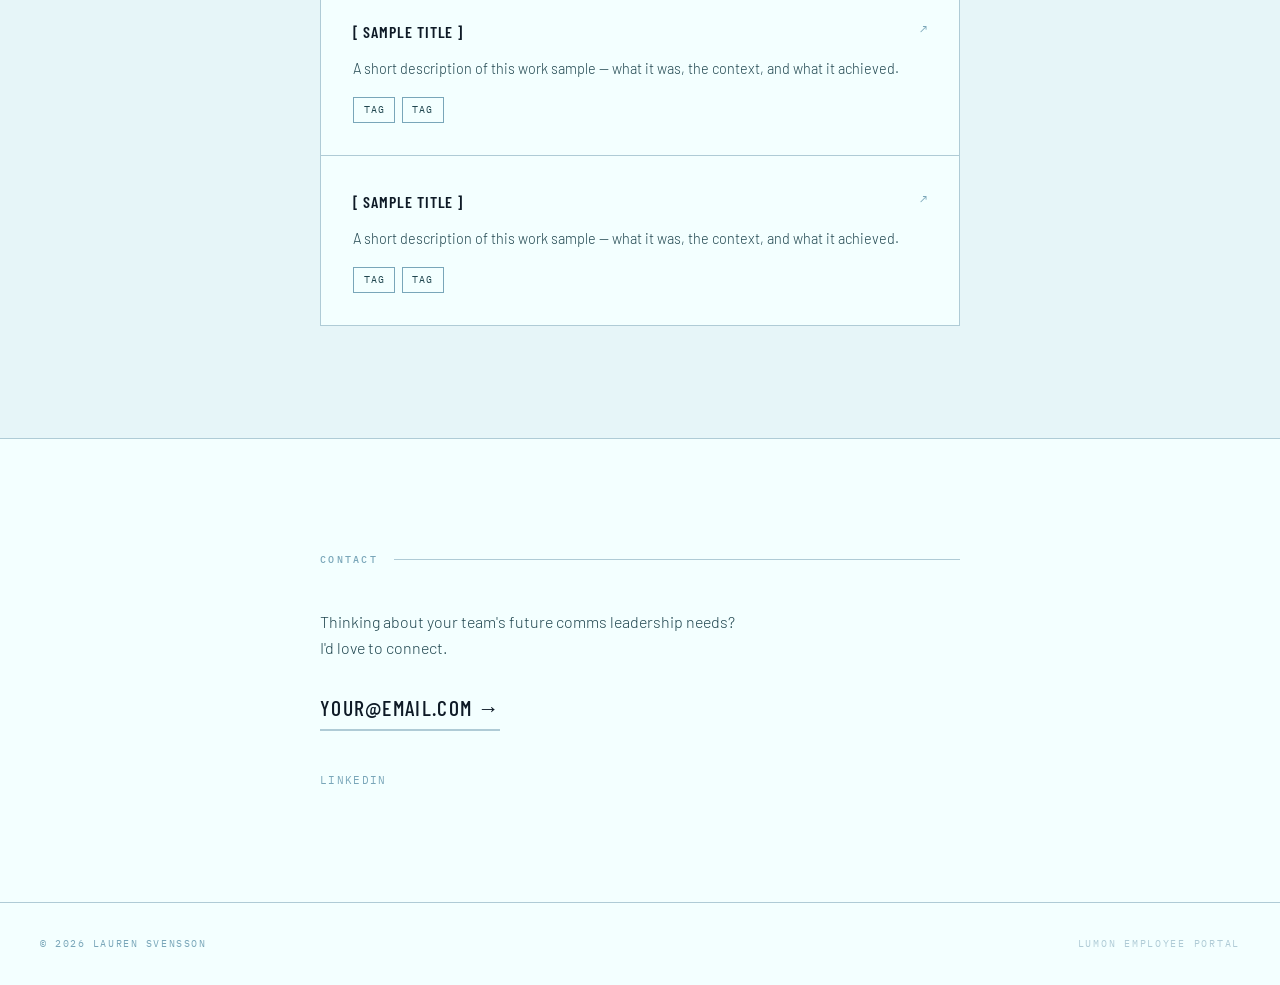
==== commit ea4beb3a: "Populate site with content from LinkedIn profile - Hero tagline: Product & Brand Communications Lead" ====
--- a/index.html
+++ b/index.html
@@ -26,9 +26,9 @@
     <!-- Hero -->
     <section id="hero">
       <div class="hero-content">
-        <p class="hero-eyebrow">Employee Profile — Macrodata Refinement</p>
+        <p class="hero-eyebrow">Employee Profile — Strategic Communications</p>
         <h1>Lauren Svensson</h1>
-        <p class="tagline">[ Your tagline here ]</p>
+        <p class="tagline">Product & Brand Communications Leader | Ex-Instacart, Meta, EA</p>
         <a href="#about" class="scroll-down" aria-label="Scroll down">↓ Scroll</a>
       </div>
     </section>
@@ -40,16 +40,23 @@
         <div class="about-grid">
           <div class="about-text">
             <p>
-              Hi, I'm Lauren — [ a brief intro about who you are and what you do ].
-              I'm passionate about [ your interests ] and love [ what drives you ].
+              For 17+ years, I've helped tech and consumer companies navigate the space
+              where product, policy, and public perception collide. I build narratives
+              that mitigate risk and create meaningful connections between products and people.
             </p>
             <p>
-              When I'm not working, you can find me [ hobbies / interests ].
+              My sweet spots are risk mitigation, product launch preparedness, data-driven
+              storytelling, translating complex technical concepts into frameworks that resonate
+              with everyday people, and developing high-performing comms teams.
+            </p>
+            <p>
+              After nearly two decades at the forefront of some of consumer tech's biggest
+              moments, I took a career break to recharge, travel, and go deep on how
+              generative AI is reshaping communications. I'm now exploring new opportunities.
             </p>
           </div>
           <div class="about-links">
-            <a href="#" class="pill-link">GitHub ↗</a>
-            <a href="#" class="pill-link">LinkedIn ↗</a>
+            <a href="https://www.linkedin.com/in/laurensvensson" class="pill-link" target="_blank" rel="noopener">LinkedIn ↗</a>
             <a href="#" class="pill-link">Resume ↗</a>
           </div>
         </div>
@@ -64,43 +71,51 @@
 
           <div class="timeline-item">
             <div class="timeline-meta">
-              <span class="timeline-date">2023 — Present</span>
+              <span class="timeline-date">2021 — 2025</span>
             </div>
             <div class="timeline-body">
-              <h3>Job Title <span class="company">@ Company Name</span></h3>
-              <p>Brief description of your role and key achievements. What impact did you make? What technologies or skills did you use?</p>
+              <h3>Director, Head of Consumer, Product & Technology Communications <span class="company">@ Instacart</span></h3>
+              <p>Built and led Instacart's Product & Technology Communications function, then expanded scope to oversee Consumer, Brand, and Shopper Communications — shaping the narrative that positioned Instacart as a technology company through its IPO and into its public company era.</p>
+              <p>Led comms strategy for Instacart's AI product portfolio, securing Tier 1 coverage in WSJ, Bloomberg, CNN, Fortune, and TechCrunch. Drove high-profile partnership announcements with OpenAI, Google, Microsoft, TikTok, Condé Nast, and NYT. Served as primary comms partner to the COO, CPO, and Chief Architect.</p>
               <div class="tags">
-                <span class="tag">Skill</span>
-                <span class="tag">Skill</span>
-                <span class="tag">Skill</span>
+                <span class="tag">AI Narrative Development</span>
+                <span class="tag">Executive Comms</span>
+                <span class="tag">Product Communications</span>
+                <span class="tag">Data Storytelling</span>
+                <span class="tag">IPO Communications</span>
               </div>
             </div>
           </div>
 
           <div class="timeline-item">
             <div class="timeline-meta">
-              <span class="timeline-date">2021 — 2023</span>
+              <span class="timeline-date">2014 — 2021</span>
             </div>
             <div class="timeline-body">
-              <h3>Job Title <span class="company">@ Company Name</span></h3>
-              <p>Brief description of your role and key achievements. What impact did you make? What technologies or skills did you use?</p>
+              <h3>Product Communications <span class="company">@ Facebook (Meta)</span></h3>
+              <p>Nearly seven years doing PR for consumer-facing products, with a focus on content distribution, algorithmic transparency, and trust initiatives during one of the most scrutinized periods in the company's history.</p>
+              <p>Led global comms strategy for Facebook's misinformation and disinformation mitigation efforts (2018–2021), coordinating with regional leads ahead of major elections in India, Indonesia, Brazil, and across the EU. Created Facebook's first cross-company "Integrity Day" press event. Managed publicists across News Feed, Groups, Search, and Trending.</p>
               <div class="tags">
-                <span class="tag">Skill</span>
-                <span class="tag">Skill</span>
+                <span class="tag">Crisis Communications</span>
+                <span class="tag">Algorithmic Transparency</span>
+                <span class="tag">Issues Management</span>
+                <span class="tag">Policy Comms</span>
+                <span class="tag">Team Leadership</span>
               </div>
             </div>
           </div>
 
           <div class="timeline-item">
             <div class="timeline-meta">
-              <span class="timeline-date">2019 — 2021</span>
+              <span class="timeline-date">2007 — 2014</span>
             </div>
             <div class="timeline-body">
-              <h3>Job Title <span class="company">@ Company Name</span></h3>
-              <p>Brief description of your role and key achievements. What impact did you make? What technologies or skills did you use?</p>
+              <h3>PR Manager, EA Mobile <span class="company">@ Electronic Arts (EA)</span></h3>
+              <p>Cut my teeth launching 70+ video games at EA, navigating everything from product launches to crisis moments to longer-term thought leadership on the company's shift to mobile.</p>
               <div class="tags">
-                <span class="tag">Skill</span>
-                <span class="tag">Skill</span>
+                <span class="tag">Product Launches</span>
+                <span class="tag">Gaming PR</span>
+                <span class="tag">Mobile Strategy</span>
               </div>
             </div>
           </div>
@@ -117,10 +132,10 @@
 
           <div class="sample-card">
             <div class="sample-header">
-              <h3>Project or Sample Title</h3>
+              <h3>[ Sample Title ]</h3>
               <a href="#" class="sample-link">↗</a>
             </div>
-            <p>A short description of this project or work sample. What was it? What problem did it solve or what did it showcase?</p>
+            <p>A short description of this work sample — what it was, the context, and what it achieved.</p>
             <div class="tags">
               <span class="tag">Tag</span>
               <span class="tag">Tag</span>
@@ -129,10 +144,10 @@
 
           <div class="sample-card">
             <div class="sample-header">
-              <h3>Project or Sample Title</h3>
+              <h3>[ Sample Title ]</h3>
               <a href="#" class="sample-link">↗</a>
             </div>
-            <p>A short description of this project or work sample. What was it? What problem did it solve or what did it showcase?</p>
+            <p>A short description of this work sample — what it was, the context, and what it achieved.</p>
             <div class="tags">
               <span class="tag">Tag</span>
               <span class="tag">Tag</span>
@@ -141,10 +156,10 @@
 
           <div class="sample-card">
             <div class="sample-header">
-              <h3>Project or Sample Title</h3>
+              <h3>[ Sample Title ]</h3>
               <a href="#" class="sample-link">↗</a>
             </div>
-            <p>A short description of this project or work sample. What was it? What problem did it solve or what did it showcase?</p>
+            <p>A short description of this work sample — what it was, the context, and what it achieved.</p>
             <div class="tags">
               <span class="tag">Tag</span>
               <span class="tag">Tag</span>
@@ -159,12 +174,10 @@
     <section id="contact">
       <div class="container">
         <h2>Contact</h2>
-        <p class="contact-intro">Have a question or want to work together? I'd love to hear from you.</p>
+        <p class="contact-intro">Thinking about your team's future comms leadership needs? I'd love to connect.</p>
         <a href="mailto:your@email.com" class="email-link">your@email.com →</a>
         <div class="social-links">
-          <a href="#">GitHub</a>
-          <a href="#">LinkedIn</a>
-          <a href="#">Twitter / X</a>
+          <a href="https://www.linkedin.com/in/laurensvensson" target="_blank" rel="noopener">LinkedIn</a>
         </div>
       </div>
     </section>
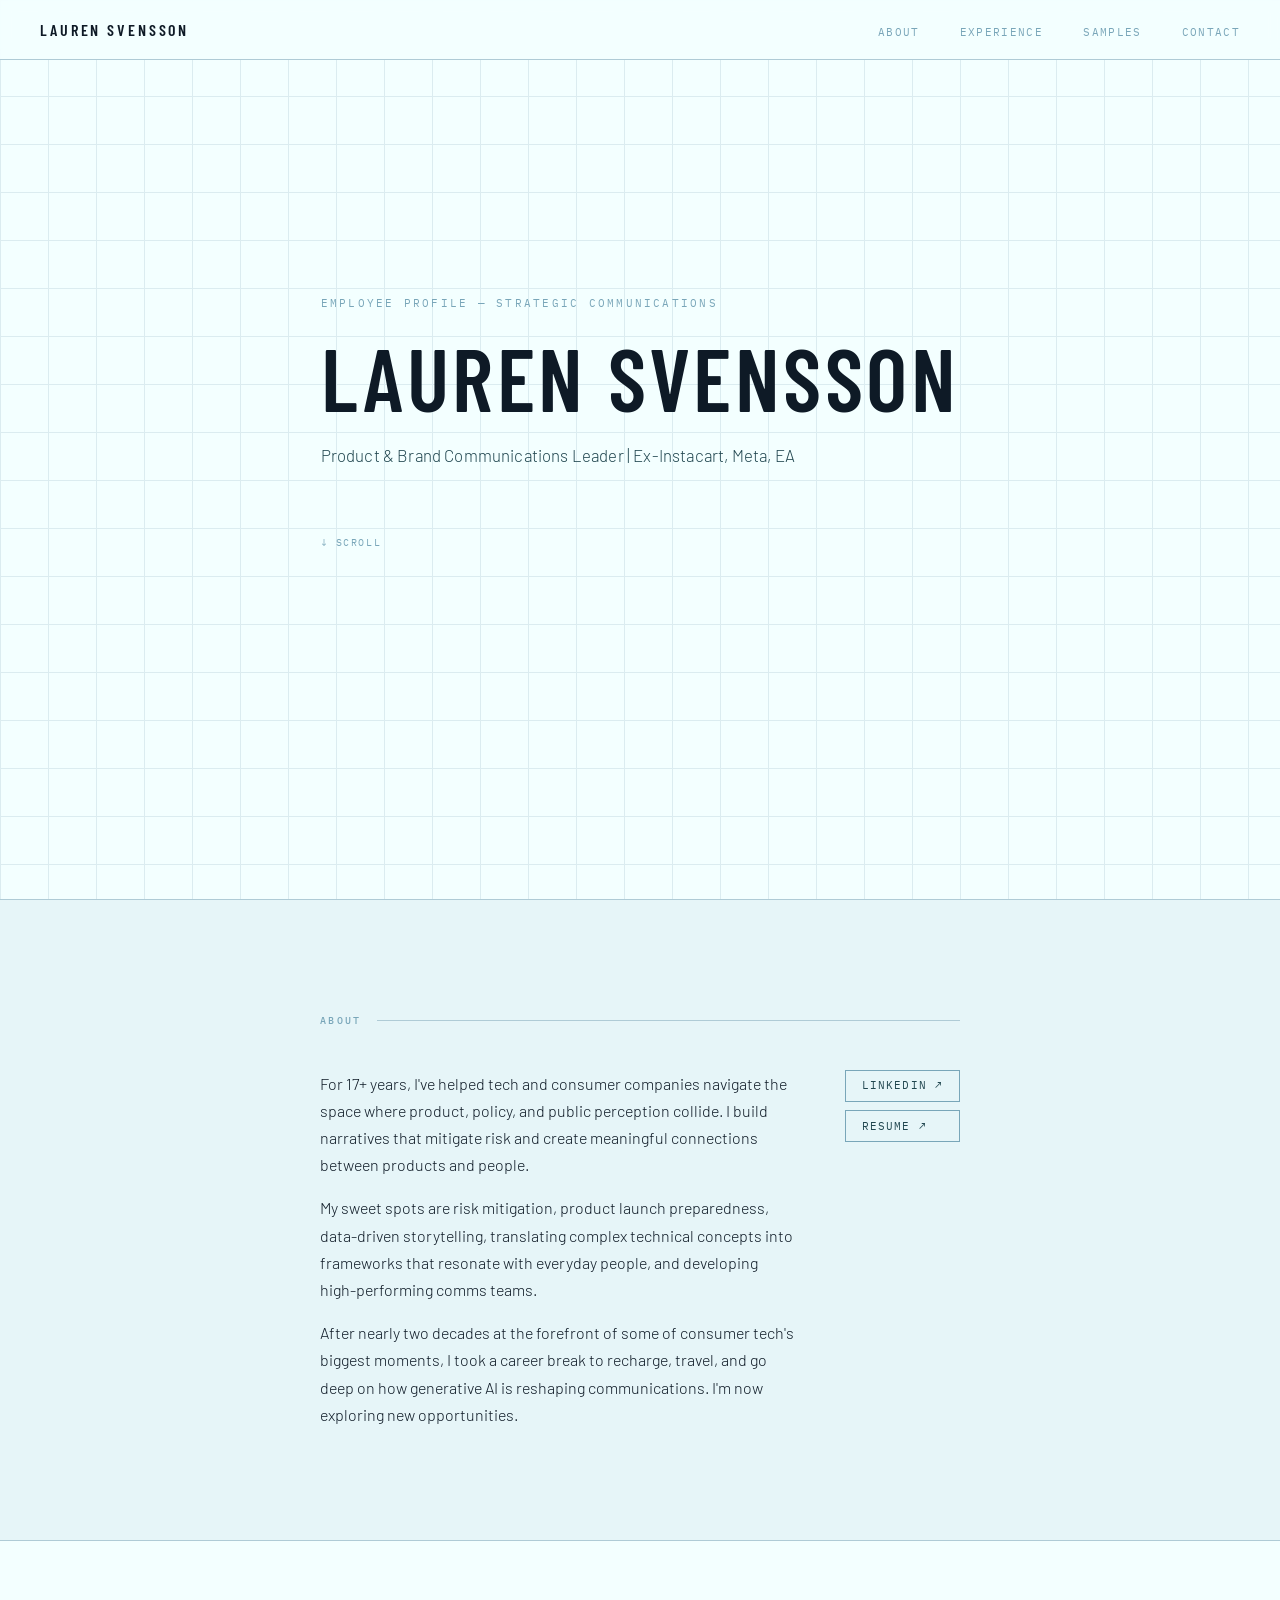
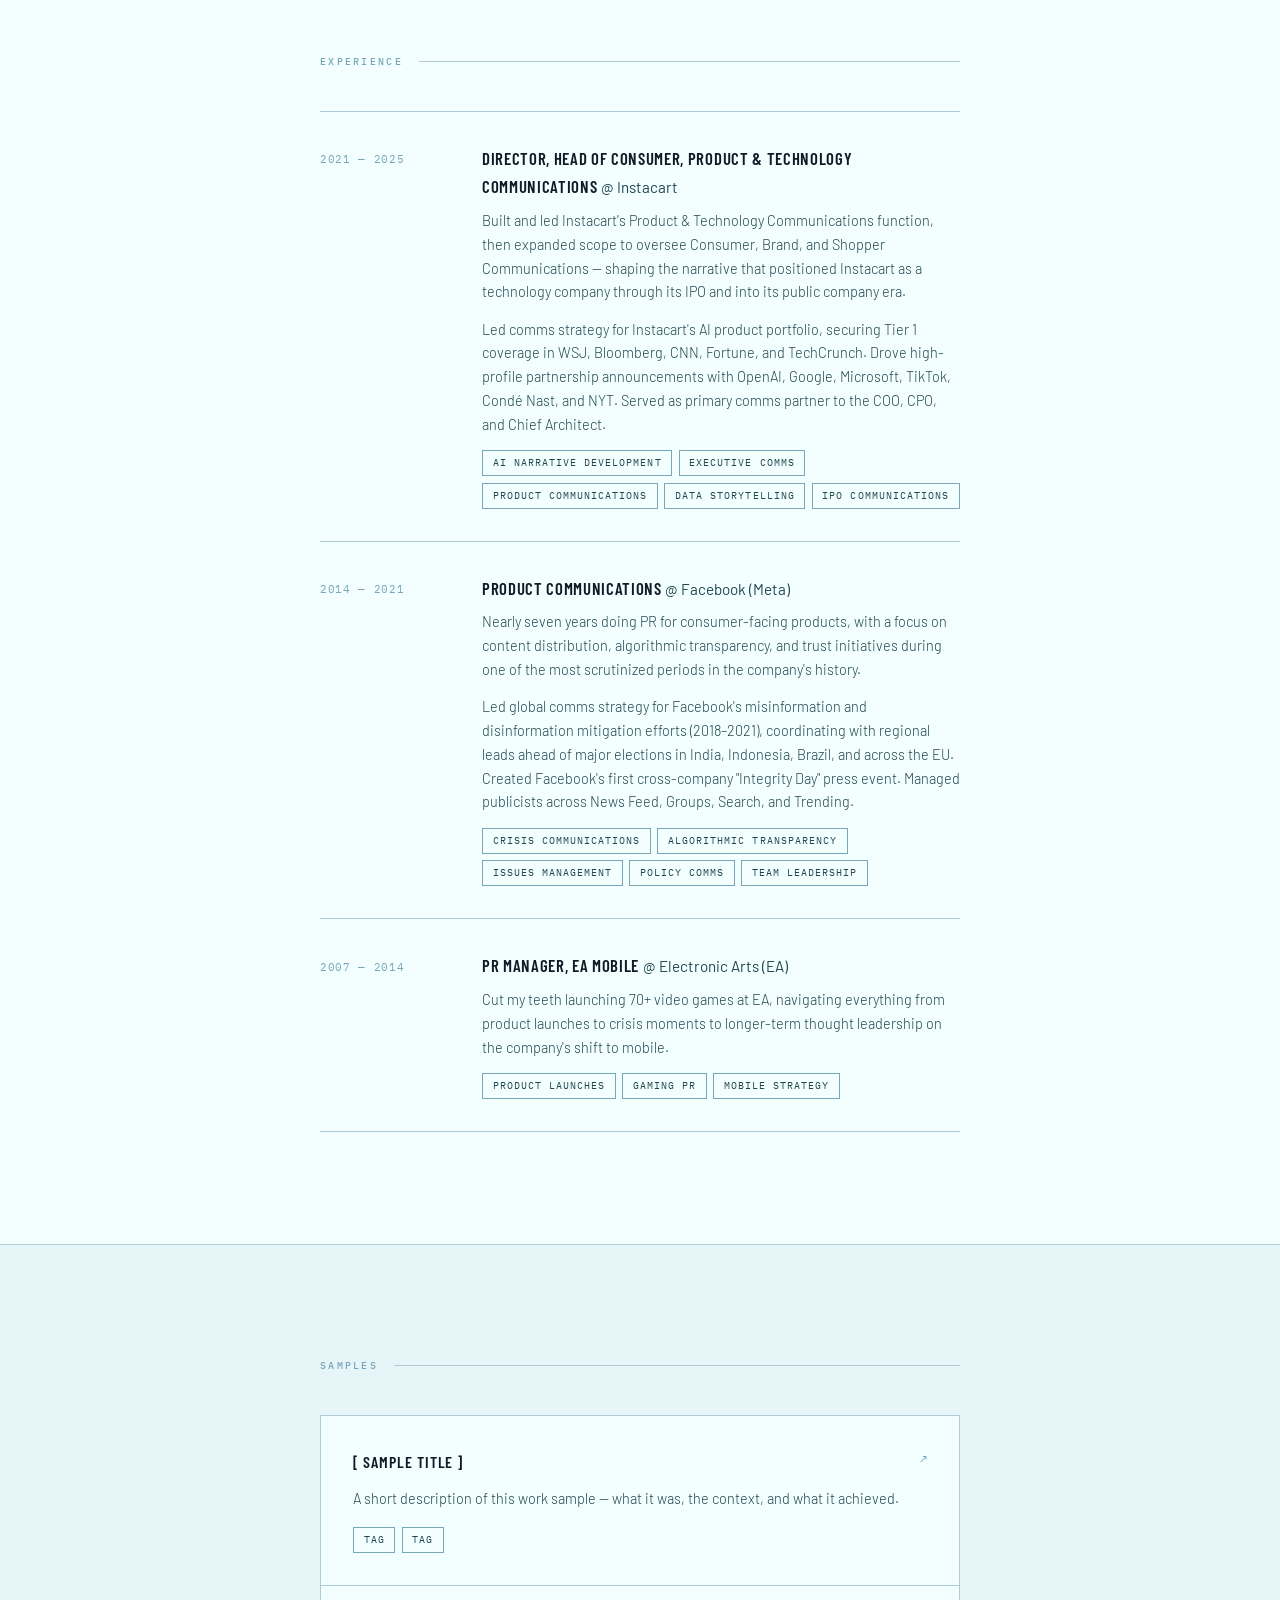
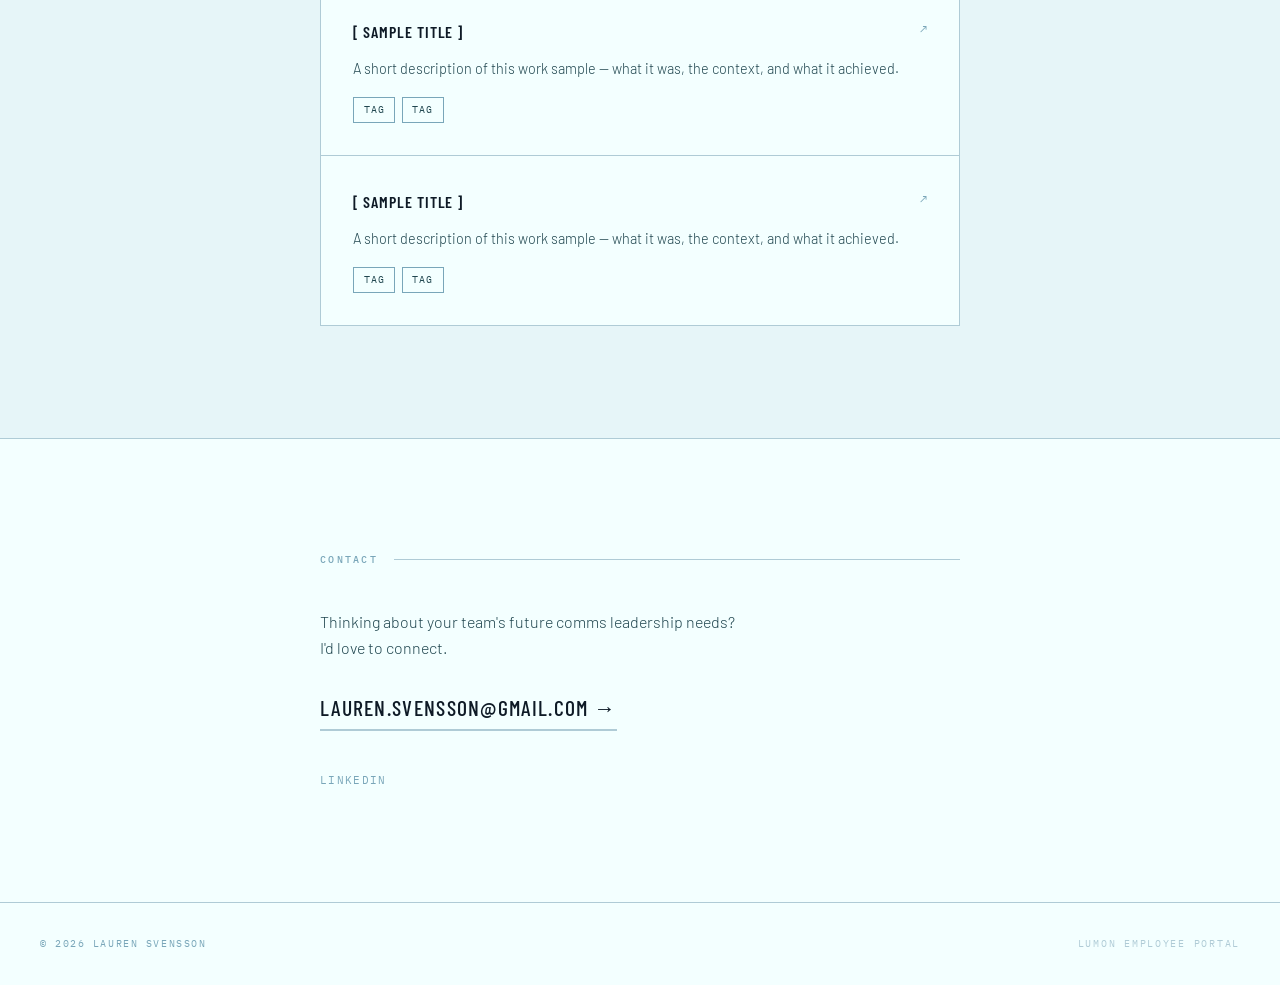
==== commit b4d605e7: "Add email address https://claude.ai/code/session_011UQ5GU5JiQWJZa4kza8Yfx" ====
--- a/index.html
+++ b/index.html
@@ -175,7 +175,7 @@
       <div class="container">
         <h2>Contact</h2>
         <p class="contact-intro">Thinking about your team's future comms leadership needs? I'd love to connect.</p>
-        <a href="mailto:your@email.com" class="email-link">your@email.com →</a>
+        <a href="mailto:lauren.svensson@gmail.com" class="email-link">lauren.svensson@gmail.com →</a>
         <div class="social-links">
           <a href="https://www.linkedin.com/in/laurensvensson" target="_blank" rel="noopener">LinkedIn</a>
         </div>
